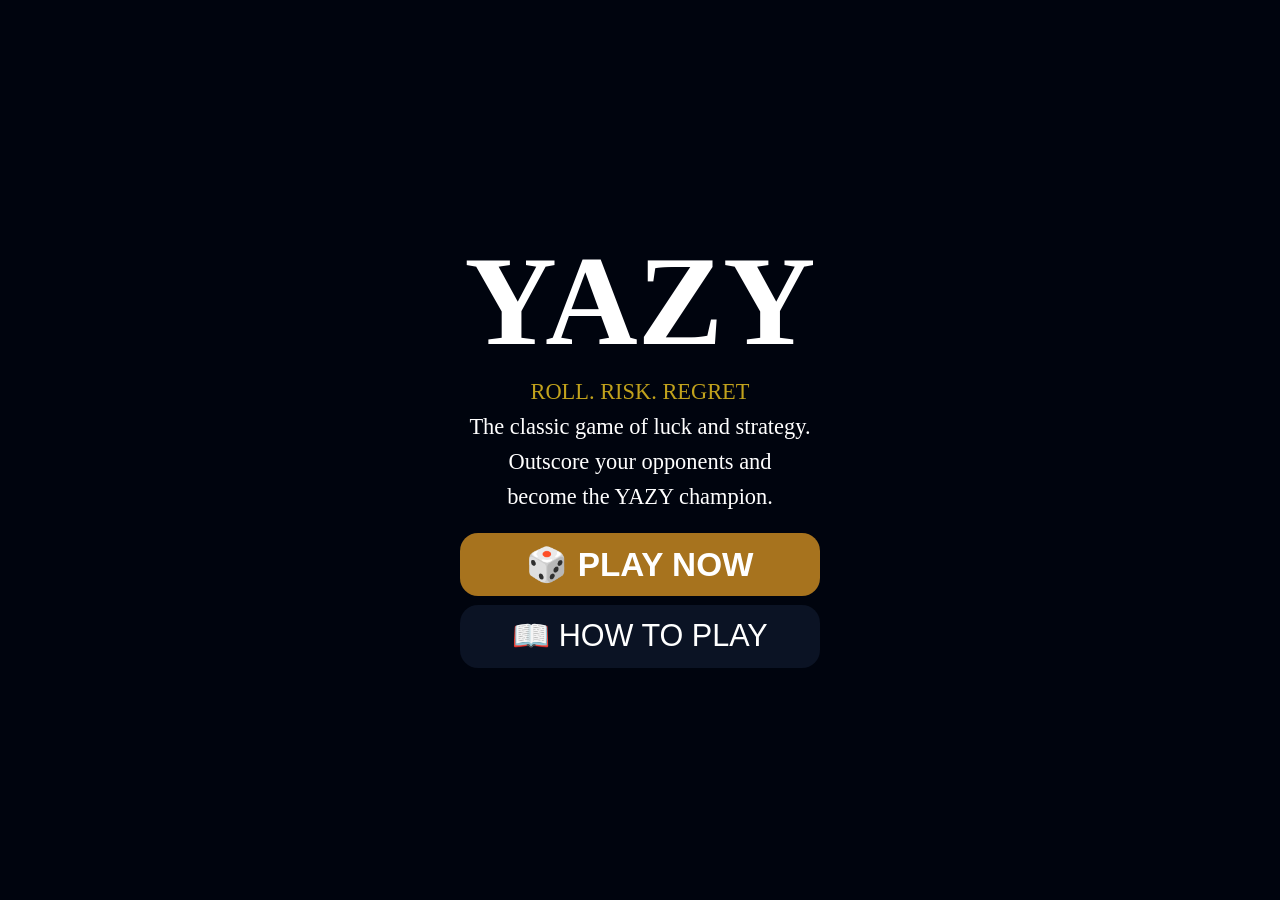
==== index.html @ 9804a77d "Completed the pre-game flow of pages" ====
<!DOCTYPE html>
<html lang="en">
<head>
    <meta charset="UTF-8">
    <meta name="viewport" content="width=device-width, initial-scale=1.0">
    <title>Yazy</title>
    <link rel="stylesheet" href="stylesheets/style.css">
</head>
<body>
    <div class="container landing">

        <h1>YAZY</h1>

        <p class="yellow">ROLL. RISK. REGRET</p>

        <p>The classic game of luck and strategy.</p>
        <p>Outscore your opponents and</p>
        <p class = "last-p">become the YAZY champion.</p>

        <button id = "play-btn" class = "gold-btn"><a href = "pages/players.html">🎲 PLAY NOW</a></button>
        <button id = "tut-btn" class = "sec-btn" onclick="alert('coming soon!!!');">📖 HOW TO PLAY</button>

    </div>
</body>
</html>
---- stylesheets/style.css ----
*{
    margin:0;
    padding:0;
}

body{
    background-color: #00040e;
}

.container{
    margin:1vh 1vw;
    height:98vh;
    width:98vw;
    display: flex;
    flex-direction: column;
    background-size: cover;
    justify-content: center;
    align-items: center;
    color: white;
    background-image: url("images/bg-landing.png");
}

.landing{
    background-image: url("images/bg-landing.png");
}



h1{
    font-size: 8rem;
    color: white;
    font-weight: 800;
}

.yellow{
    color: rgb(193, 162, 28);
}

p{
    margin: 0.5vmin;
    color: white;

    font-size: 1.4rem;
}

button{
    height:7vmin;
    width:40vmin;
    font-size: 3vmin;
    border-radius: 2vmin;
    border : none;
    color : white;
    margin : 0.5vmin;
}

.gold-btn{
    background-color: #a7731e;
    font-size : 3.7vmin;
    font-weight: 600;
}

.gold-btn:hover{
    background: #d39a30;
    transform: translateY(-2px);
    box-shadow: 0 8px 20px rgba(195,138,34,0.35);
}

.gold-btn:disabled{
    background : #5a4a24;
    color: #b7b7b7;
}

.sec-btn{
    background-color: #0B1324;
    border-color : #c89a2b;
    font-size: 3.4vmin;
    border-radius: 2vmin;
}

a{
    text-decoration: none;
    color: white;
}

.last-p{
    margin-bottom: 2vmin;
}

h2{
    font-size: 2.5rem;
    margin: 2vmin;
}

.player-card-container-row1{
    display: flex;
    align-items: center;
    justify-content: center;
}

.player-card-container-row2{
    display: flex;
    align-items: center;
    justify-content: center;
}

.card{

    height:20vmin;
    width:20vmin;

    margin:1vmin;

    display: flex;
    flex-direction: column;

    align-items: center;
    justify-content: center;

    font-size: 1rem;
    font-weight: 400;
    border : 0.5vmin solid #00040e;
    border-radius: 2vmin;

    background-color: #0c1635;

    cursor : pointer;
}

.card-number{
    font-size: 4rem;
    font-weight: 600;
}

.selected{
    background: #0d236e;
    border: 0.5vmin solid #c38a22;
}

.card:hover{
    background-color: #102050;
    transform: translateY(-4px);
}

.selected:hover{
    background: #1634a5;
    border-color: #d9a441;
    box-shadow: 0 0 15px rgba(217,164,65,0.35);
    transform: translateY(-4px);
}

#tut-btn:hover{
    background: #102050;
    transform: translateY(-2px);
    box-shadow: 0 8px 20px rgba(16,32,80,0.35);
}

.team-selection-card-container{
    display: flex;
    align-items: center;
    justify-content: center;
}

.team-card{

    height:40vmin;

    border-radius: 4vmin;

    margin : 1vmin;
    padding : 1vmin;    

    display: flex;
    flex-direction: column;
    flex-wrap: wrap;

    justify-content: center;
    align-items: center;

}

.team-card-heading{
    font-size : 3rem;
    font-weight: 600;

    margin: 2vmin;
}

.team-card-text{
    margin: 0.9vmin;
    font-size : 1.5rem;
}

.team-card-players-info{
    height: 10vmin;
    width: 60%;

    margin: 3vmin;

    display: flex;
    flex-direction: column;

    align-items: center;
    justify-content: center;

    border: 2px solid transparent;
    border-radius: 1.5vmin;
}

#heading{
    font-size: 5rem;
    margin : 2vmin;

}

.solo{
    background: #08152F;
    border: 2px solid #33D6E8;

    color : #33D6E8;

    box-shadow: none;

}

.doubles{
    background: #08152F;
    border: 2px solid #D8A028;

    color : #D8A028;

    box-shadow: none;

}

.triples{
    background: #08152F;
    border: 2px solid #A75CFF;

    color : #A75CFF;

    box-shadow: none;

}

.solo:hover{
    background: #102B3A;
}

.doubles:hover{
    background: #2D2414;
}

.triples:hover{
    background: #25183A;
}

.solo.selected-fmt{
    background: #0E2C38;
    border: 4px solid #33D6E8;
    color: #33D6E8;
    box-shadow: 0 0 25px #33D6E840;
}

.doubles.selected-fmt{
    background: #2B2110;
    border: 4px solid #D8A028;
    color: #D8A028;
    box-shadow: 0 0 25px #D8A02840;
}

.triples.selected-fmt{
    background: #231434;
    border: 4px solid #A75CFF;
    color: #A75CFF;
    box-shadow: 0 0 25px #A75CFF40;
}

.solo .team-card-players-info{
    border: 2px solid #33D6E8;
}

.doubles .team-card-players-info{
    border: 2px solid #D8A028;
}

.triples .team-card-players-info{
    border: 2px solid #A75CFF;
}

.name-cards-row{

    display: flex;
    flex-direction: row;

    justify-content: center;
    align-items: center;
}

.name-cards-row-container{
    display: flex;
    flex-direction: column;
    justify-content: center;
    align-items: center;
}

.name-card{

    display: flex;
    flex-direction: column;

    justify-content: center;
    align-items: center;

    margin: 4vmin;
    font-size: 3vmin;
    font-weight: 600;

    border-radius: 2vmin;

}

input{
    text-align: center;

    margin: 1vmin;
}

.name-card-heading{
    margin:2vmin;
}

.t1{
    background: #0E2C38;
    border: 3px solid #33D6E8;
    color: #33D6E8;
    box-shadow: 0 0 20px #33D6E840;
}

.t2{
    background: #231434;
    border: 3px solid #A75CFF;
    color: #A75CFF;
    box-shadow: 0 0 20px #A75CFF40;
}

.t3{
    background: #2B2110;
    border: 3px solid #D8A028;
    color: #D8A028;
    box-shadow: 0 0 20px #D8A02840;
}

.t4{
    background: #10291C;
    border: 3px solid #3DDC84;
    color: #3DDC84;
    box-shadow: 0 0 20px #3DDC8440;
}

.t5{
    background: #311414;
    border: 3px solid #FF6B6B;
    color: #FF6B6B;
    box-shadow: 0 0 20px #FF6B6B40;
}

.t6{
    background: #301700;
    border: 3px solid #FF7A00;
    color: #FF7A00;
    box-shadow: 0 0 20px #FF7A0040;
}

.t1-input{
    background: #0E2C38;

    border: 2px solid #33D6E8;
    border-radius: 10px;

    color: white;

    padding: 10px 14px;

    font-size: 1rem;

    outline: none;

    transition: 0.2s;
}

.t1-input:focus{
    box-shadow: 0 0 12px #33D6E880;
}
.t2-input{
    background: #0E2C38;

    border: 2px solid #A75CFF;
    border-radius: 10px;

    color: white;

    padding: 10px 14px;

    font-size: 1rem;

    outline: none;

    transition: 0.2s;
}

.t2-input:focus{
    box-shadow: 0 0 12px #A75CFF80;
}
.t3-input{
    background: #0E2C38;

    border: 2px solid #D8A028;
    border-radius: 10px;

    color: white;

    padding: 10px 14px;

    font-size: 1rem;

    outline: none;

    transition: 0.2s;
}

.t3-input:focus{
    box-shadow: 0 0 12px #D8A02880;
}
.t4-input{
    background: #0E2C38;

    border: 2px solid #3DDC84;
    border-radius: 10px;

    color: white;

    padding: 10px 14px;

    font-size: 1rem;

    outline: none;

    transition: 0.2s;
}

.t4-input:focus{
    box-shadow: 0 0 12px #3DDC8480;
}

.t5-input{
    background: #0E2C38;

    border: 2px solid #FF6B6B;
    border-radius: 10px;

    color: white;

    padding: 10px 14px;

    font-size: 1rem;

    outline: none;

    transition: 0.2s;
}

.t5-input:focus{
    box-shadow: 0 0 12px #FF6B6B80;
}

.t6-input{
    background: #0E2C38;

    border: 2px solid #FF9F43;
    border-radius: 10px;

    color: white;

    padding: 10px 14px;

    font-size: 1rem;

    outline: none;

    transition: 0.2s;
}

.t6-input:focus{
    box-shadow: 0 0 12px #FF9F4380;
}

.summary-info-row{

    display: flex;
    justify-content: center;
    align-items: center;
    width: 80%;
    margin: 4vmin;
}

.summary-players-card{

    display: flex;
    flex-direction: column;

    width: 40%;
    height: 15vmin;

    justify-content: center;
    align-items: center;

    margin: 2vmin;

    border: 2px solid #ffffff90;
}

.summary-teams-card{

    display: flex;
    flex-direction: column;

    width: 40%;
    height: 13vmin;

    justify-content: center;
    align-items: center;

    margin: 2vmin;

    border: 2px solid #ffffff90;
}

.summary-players-card-text{
    font-size: 2.5vmin;
}

.summary-players-card-number{
    font-size: 5vmin;
    font-weight: 900;
}

.summary-teams-card-text{
    font-size: 2.5vmin;
}


.summary-teams-card-info{
    font-size: 6vmin;
    font-weight: 900;
}


.summary-teams-card-num{
    font-size: 2.5vmin;

}

.summary-team-card{

    margin: 0.5vmin;

    padding: 0.5vmin;
    padding-left: 5vmin;
    padding-right: 5vmin;
    display: flex;
    justify-content: space-evenly;

    font-size: 2.8vmin;
    border-radius: 2vmin;

}

.summary-team-card-containers{
 
    display: flex;
    flex-direction: column;

    justify-content: center;
    align-items: center;

    padding: 2vmin;

}

.summary-team-card-playerName{
    color: white;
    padding: 0 5vmin 0 5vmin;
}
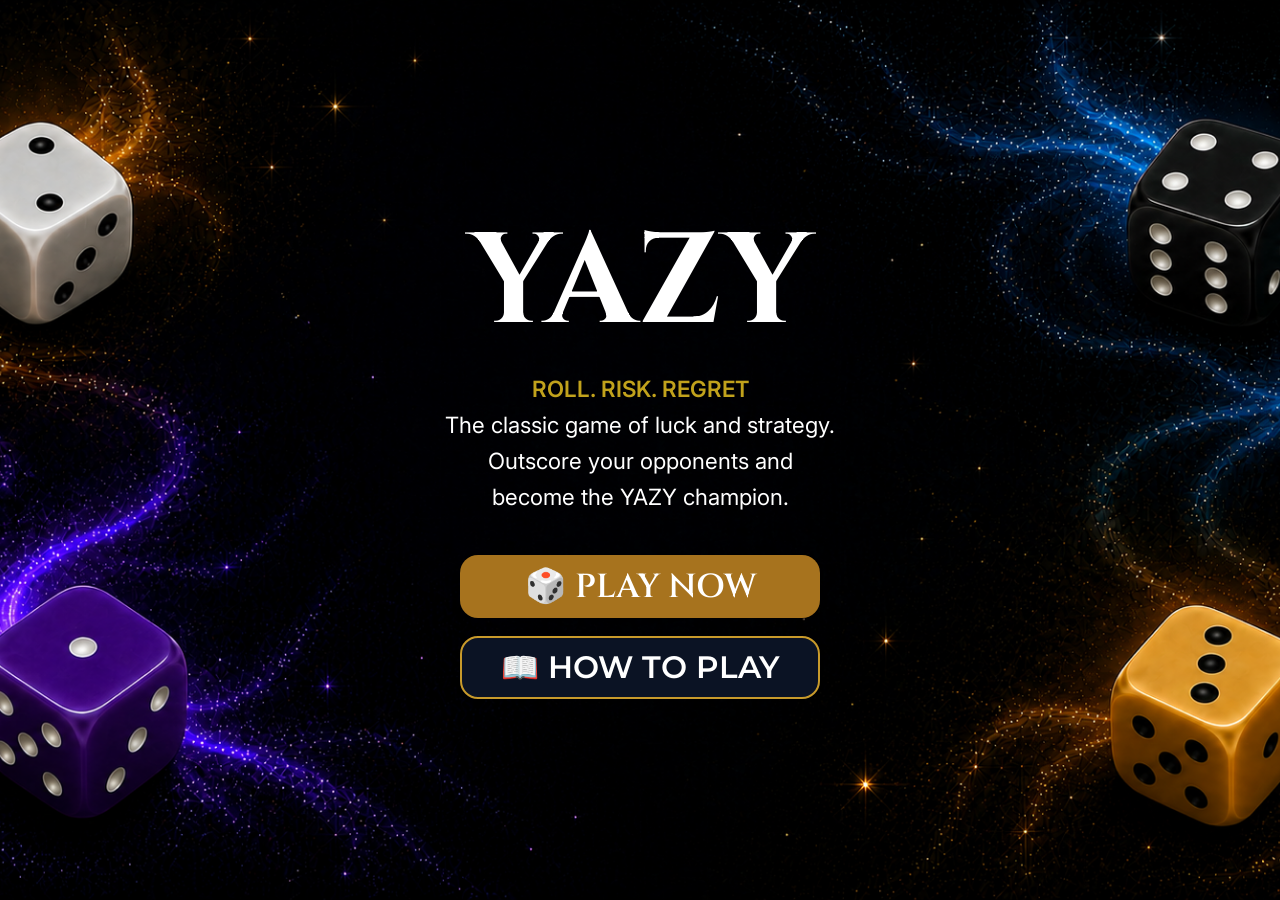
==== commit ca7e4e6a: "UI changes" ====
--- a/index.html
+++ b/index.html
@@ -4,14 +4,21 @@
     <meta charset="UTF-8">
     <meta name="viewport" content="width=device-width, initial-scale=1.0">
     <title>Yazy</title>
-    <link rel="stylesheet" href="stylesheets/style.css">
+
+    <link rel="stylesheet" href="../stylesheets/style.css">
+
+    <link rel="preconnect" href="https://fonts.googleapis.com">
+    <link rel="preconnect" href="https://fonts.gstatic.com" crossorigin>
+    <link href="https://fonts.googleapis.com/css2?family=Cinzel:wght@400..900&family=Inter:ital,opsz,wght@0,14..32,100..900;1,14..32,100..900&family=Montserrat:ital,wght@0,100..900;1,100..900&display=swap" rel="stylesheet">
 </head>
 <body>
     <div class="container landing">
-
+        <div class="background">
+            <img class = "index-page" src="../assets/bg0.png" alt="">
+        </div>
         <h1>YAZY</h1>
 
-        <p class="yellow">ROLL. RISK. REGRET</p>
+        <p class="yellow tagline">ROLL. RISK. REGRET</p>
 
         <p>The classic game of luck and strategy.</p>
         <p>Outscore your opponents and</p>
--- a/stylesheets/style.css
+++ b/stylesheets/style.css
@@ -1,35 +1,72 @@
 *{
     margin:0;
     padding:0;
-}
+
+    font-family: "Cinzel";
+}
+
+.background{
+    position:fixed;
+    inset:0;
+    z-index:-1;
+    overflow:hidden;
+}
+
+.background .index-page{
+    width:100%;
+    height:100%;
+    object-fit:cover;
+    display:block;
+    object-position:center;
+}
+
+.background .player-page{
+    width:100%;
+    height:100%;
+    object-fit:cover;
+    display:block;
+    object-position:left bottom;
+}
+
+.background .team-page{
+    width:100%;
+    height:100%;
+    object-fit:cover;
+    display:block;
+    object-position:left bottom;
+}
+
+.background .summary-page{
+    width:100%;
+    height:100%;
+    object-fit:cover;
+    display:block;
+    object-position:center;
+}
+
+
 
 body{
     background-color: #00040e;
 }
 
 .container{
-    margin:1vh 1vw;
-    height:98vh;
-    width:98vw;
+    height:100vh;
+    width:100vw;
     display: flex;
     flex-direction: column;
     background-size: cover;
     justify-content: center;
     align-items: center;
     color: white;
-    background-image: url("images/bg-landing.png");
-}
-
-.landing{
-    background-image: url("images/bg-landing.png");
-}
-
-
+
+    background-size: contain;
+}
 
 h1{
     font-size: 8rem;
     color: white;
-    font-weight: 800;
+    font-weight: 700;
 }
 
 .yellow{
@@ -39,8 +76,12 @@
 p{
     margin: 0.5vmin;
     color: white;
-
+    font-family: "Inter";
     font-size: 1.4rem;
+}
+
+.tagline{
+    font-weight: 600;
 }
 
 button{
@@ -51,12 +92,15 @@
     border : none;
     color : white;
     margin : 0.5vmin;
+    font-family: "Montserrat", 'Arial';
+    font-weight: 600;
 }
 
 .gold-btn{
     background-color: #a7731e;
     font-size : 3.7vmin;
     font-weight: 600;
+    margin-top: 3vmin;
 }
 
 .gold-btn:hover{
@@ -72,9 +116,10 @@
 
 .sec-btn{
     background-color: #0B1324;
-    border-color : #c89a2b;
+    border: 2px solid #c89a2b;
     font-size: 3.4vmin;
     border-radius: 2vmin;
+    margin-top: 1.5vmin;
 }
 
 a{
@@ -126,8 +171,14 @@
     cursor : pointer;
 }
 
+.card:hover{
+    box-shadow: 0 0 18px rgba(220,170,40,.25);
+    transform: translateY(-3px);
+    transition: .2s;
+}
+
 .card-number{
-    font-size: 4rem;
+    font-size: 5rem;
     font-weight: 600;
 }
 
@@ -148,6 +199,10 @@
     transform: translateY(-4px);
 }
 
+.continue-btn{
+    margin-top: 0;
+}
+
 #tut-btn:hover{
     background: #102050;
     transform: translateY(-2px);
@@ -178,6 +233,12 @@
 
 }
 
+.team-card:hover{
+    box-shadow: 0 0 18px rgba(220,170,40,.25);
+    transform: translateY(-3px);
+    transition: .2s;
+}
+
 .team-card-heading{
     font-size : 3rem;
     font-weight: 600;
@@ -207,7 +268,7 @@
 }
 
 #heading{
-    font-size: 5rem;
+    font-size: 4.5rem;
     margin : 2vmin;
 
 }
@@ -321,7 +382,7 @@
 
 input{
     text-align: center;
-
+    border: none;
     margin: 1vmin;
 }
 
@@ -372,128 +433,191 @@
 }
 
 .t1-input{
-    background: #0E2C38;
-
-    border: 2px solid #33D6E8;
+    background: #08161d; 
+    border: 2px solid rgba(255,255,255,0.06);
+
     border-radius: 10px;
 
     color: white;
 
-    padding: 10px 14px;
+    padding: 12px 16px;
 
     font-size: 1rem;
 
     outline: none;
 
-    transition: 0.2s;
+    transition: all 0.25s ease;
+    cursor: pointer;
+}
+
+.t1-input::placeholder{
+    color: #8aa4b0;
 }
 
 .t1-input:focus{
-    box-shadow: 0 0 12px #33D6E880;
+    background: #143848;
+    border-color: #33D6E8;
+
+    box-shadow:
+        0 0 10px rgba(51,214,232,.45),
+        0 0 25px rgba(51,214,232,.15);
+
+    transform: translateY(-2px);
 }
 .t2-input{
-    background: #0E2C38;
-
-    border: 2px solid #A75CFF;
+    background: #08161D;
+
+    border: 2px solid rgba(255,255,255,.06);
     border-radius: 10px;
 
     color: white;
 
-    padding: 10px 14px;
+    padding: 12px 16px;
 
     font-size: 1rem;
 
     outline: none;
 
-    transition: 0.2s;
+    transition: all .25s ease;
+}
+
+.t2-input:hover{
+    background: #0D212C;
+    border-color: rgba(167,92,255,.35);
 }
 
 .t2-input:focus{
-    box-shadow: 0 0 12px #A75CFF80;
-}
+    background: #102C39;
+    border-color: #A75CFF;
+
+    box-shadow: 0 0 12px rgba(167,92,255,.45);
+
+    transform: translateY(-2px);
+}
+
 .t3-input{
-    background: #0E2C38;
-
-    border: 2px solid #D8A028;
+    background: #08161D;
+
+    border: 2px solid rgba(255,255,255,.06);
     border-radius: 10px;
 
     color: white;
 
-    padding: 10px 14px;
+    padding: 12px 16px;
 
     font-size: 1rem;
 
     outline: none;
 
-    transition: 0.2s;
+    transition: all .25s ease;
+}
+
+.t3-input:hover{
+    background: #0D212C;
+    border-color: rgba(216,160,40,.35);
 }
 
 .t3-input:focus{
-    box-shadow: 0 0 12px #D8A02880;
-}
+    background: #102C39;
+    border-color: #D8A028;
+
+    box-shadow: 0 0 12px rgba(216,160,40,.45);
+
+    transform: translateY(-2px);
+}
+
 .t4-input{
-    background: #0E2C38;
-
-    border: 2px solid #3DDC84;
+    background: #08161D;
+
+    border: 2px solid rgba(255,255,255,.06);
     border-radius: 10px;
 
     color: white;
 
-    padding: 10px 14px;
+    padding: 12px 16px;
 
     font-size: 1rem;
 
     outline: none;
 
-    transition: 0.2s;
+    transition: all .25s ease;
+}
+
+.t4-input:hover{
+    background: #0D212C;
+    border-color: rgba(61,220,132,.35);
 }
 
 .t4-input:focus{
-    box-shadow: 0 0 12px #3DDC8480;
+    background: #102C39;
+    border-color: #3DDC84;
+
+    box-shadow: 0 0 12px rgba(61,220,132,.45);
+
+    transform: translateY(-2px);
 }
 
 .t5-input{
-    background: #0E2C38;
-
-    border: 2px solid #FF6B6B;
+    background: #08161D;
+
+    border: 2px solid rgba(255,255,255,.06);
     border-radius: 10px;
 
     color: white;
 
-    padding: 10px 14px;
+    padding: 12px 16px;
 
     font-size: 1rem;
 
     outline: none;
 
-    transition: 0.2s;
+    transition: all .25s ease;
+}
+
+.t5-input:hover{
+    background: #0D212C;
+    border-color: rgba(255,107,107,.35);
 }
 
 .t5-input:focus{
-    box-shadow: 0 0 12px #FF6B6B80;
+    background: #102C39;
+    border-color: #FF6B6B;
+
+    box-shadow: 0 0 12px rgba(255,107,107,.45);
+
+    transform: translateY(-2px);
 }
 
 .t6-input{
-    background: #0E2C38;
-
-    border: 2px solid #FF9F43;
+    background: #08161D;
+
+    border: 2px solid rgba(255,255,255,.06);
     border-radius: 10px;
 
     color: white;
 
-    padding: 10px 14px;
+    padding: 12px 16px;
 
     font-size: 1rem;
 
     outline: none;
 
-    transition: 0.2s;
+    transition: all .25s ease;
+}
+
+.t6-input:hover{
+    background: #0D212C;
+    border-color: rgba(255,159,67,.35);
 }
 
 .t6-input:focus{
-    box-shadow: 0 0 12px #FF9F4380;
-}
-
+    background: #102C39;
+    border-color: #FF9F43;
+
+    box-shadow: 0 0 12px rgba(255,159,67,.45);
+
+    transform: translateY(-2px);
+}
 .summary-info-row{
 
     display: flex;
@@ -525,7 +649,7 @@
     flex-direction: column;
 
     width: 40%;
-    height: 13vmin;
+    height: 15vmin;
 
     justify-content: center;
     align-items: center;
@@ -533,6 +657,7 @@
     margin: 2vmin;
 
     border: 2px solid #ffffff90;
+
 }
 
 .summary-players-card-text{
